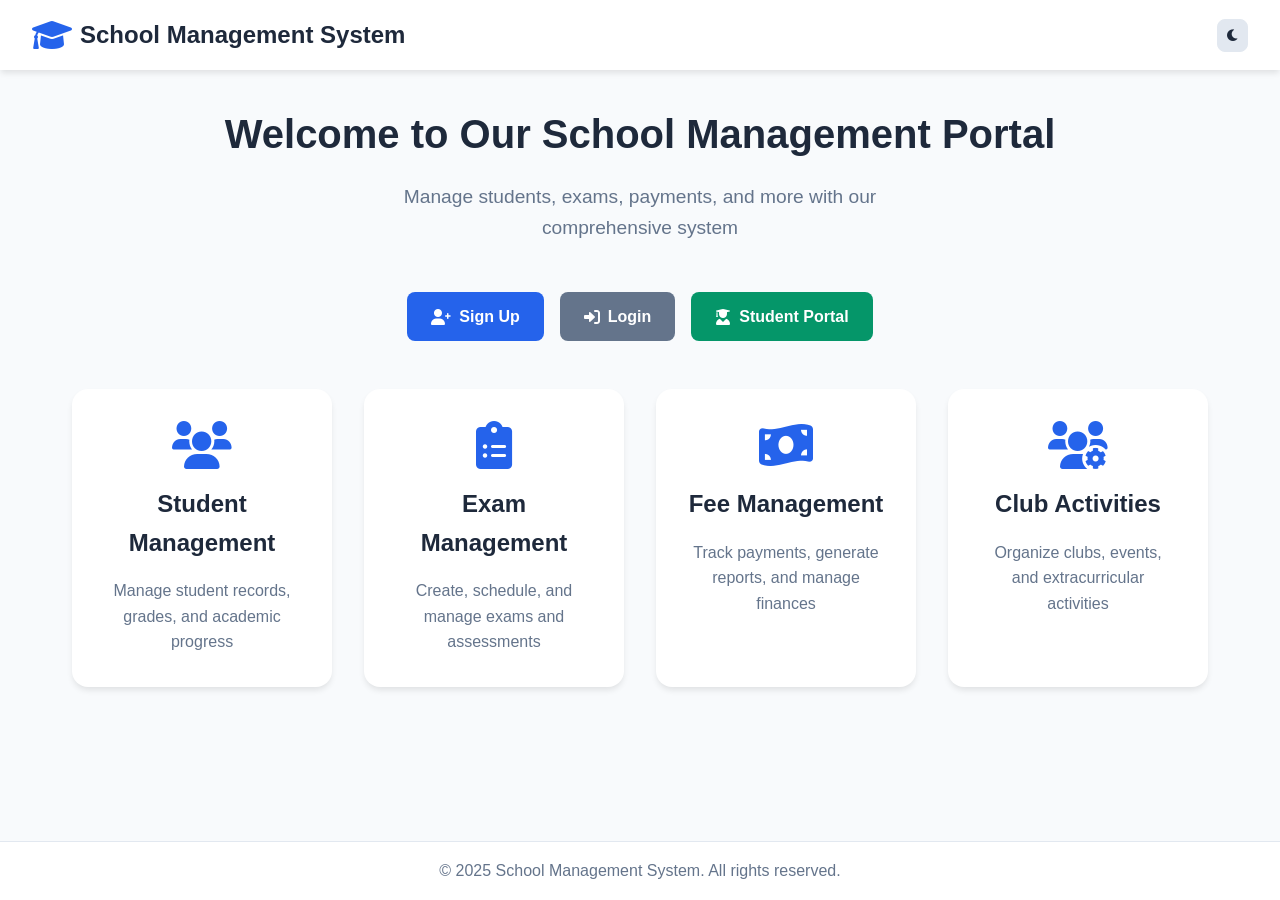
==== index.html @ 95b279b4 "Add files via upload" ====
<!DOCTYPE html>
<html lang="en">
<head>
    <meta charset="UTF-8">
    <meta name="viewport" content="width=device-width, initial-scale=1.0">
    <title>School Management System</title>
    <link rel="stylesheet" href="styles.css">
    <link href="https://cdnjs.cloudflare.com/ajax/libs/font-awesome/6.0.0/css/all.min.css" rel="stylesheet">
</head>
<body>
    <div class="container">
        <header class="header">
            <div class="logo">
                <i class="fas fa-graduation-cap"></i>
                <h1>School Management System</h1>
            </div>
            <div class="theme-toggle">
                <button id="themeToggle" class="theme-btn">
                    <i class="fas fa-moon"></i>
                </button>
            </div>
        </header>

        <main class="main-content">
            <div class="hero-section">
                <h2>Welcome to Our School Management Portal</h2>
                <p>Manage students, exams, payments, and more with our comprehensive system</p>
            </div>

            <div class="auth-buttons">
                <a href="signup.html" class="btn btn-primary">
                    <i class="fas fa-user-plus"></i>
                    Sign Up
                </a>
                <a href="login.html" class="btn btn-secondary">
                    <i class="fas fa-sign-in-alt"></i>
                    Login
                </a>
                <a href="student-login.html" class="btn btn-accent">
                    <i class="fas fa-user-graduate"></i>
                    Student Portal
                </a>
            </div>

            <div class="features-grid">
                <div class="feature-card">
                    <i class="fas fa-users"></i>
                    <h3>Student Management</h3>
                    <p>Manage student records, grades, and academic progress</p>
                </div>
                <div class="feature-card">
                    <i class="fas fa-clipboard-list"></i>
                    <h3>Exam Management</h3>
                    <p>Create, schedule, and manage exams and assessments</p>
                </div>
                <div class="feature-card">
                    <i class="fas fa-money-bill-wave"></i>
                    <h3>Fee Management</h3>
                    <p>Track payments, generate reports, and manage finances</p>
                </div>
                <div class="feature-card">
                    <i class="fas fa-users-cog"></i>
                    <h3>Club Activities</h3>
                    <p>Organize clubs, events, and extracurricular activities</p>
                </div>
            </div>
        </main>

        <footer class="footer">
            <p>&copy; 2025 School Management System. All rights reserved.</p>
        </footer>
    </div>

    <script src="script.js"></script>
</body>
</html>
---- styles.css ----
/* CSS Variables for Theme Management */
:root {
  --primary-color: #2563eb;
  --secondary-color: #64748b;
  --accent-color: #059669;
  --success-color: #10b981;
  --warning-color: #f59e0b;
  --error-color: #ef4444;

  /* Light Theme */
  --bg-primary: #ffffff;
  --bg-secondary: #f8fafc;
  --bg-tertiary: #e2e8f0;
  --text-primary: #1e293b;
  --text-secondary: #64748b;
  --text-muted: #94a3b8;
  --border-color: #e2e8f0;
  --shadow: 0 4px 6px -1px rgba(0, 0, 0, 0.1);
  --shadow-lg: 0 10px 15px -3px rgba(0, 0, 0, 0.1);
}

[data-theme="dark"] {
  --bg-primary: #0f172a;
  --bg-secondary: #1e293b;
  --bg-tertiary: #334155;
  --text-primary: #f1f5f9;
  --text-secondary: #cbd5e1;
  --text-muted: #94a3b8;
  --border-color: #334155;
  --shadow: 0 4px 6px -1px rgba(0, 0, 0, 0.3);
  --shadow-lg: 0 10px 15px -3px rgba(0, 0, 0, 0.3);
}

/* Reset and Base Styles */
* {
  margin: 0;
  padding: 0;
  box-sizing: border-box;
}

body {
  font-family: "Segoe UI", Tahoma, Geneva, Verdana, sans-serif;
  background-color: var(--bg-secondary);
  color: var(--text-primary);
  line-height: 1.6;
  transition: all 0.3s ease;
}

.container {
  min-height: 100vh;
  display: flex;
  flex-direction: column;
}

/* Header Styles */
.header {
  background-color: var(--bg-primary);
  padding: 1rem 2rem;
  box-shadow: var(--shadow);
  display: flex;
  justify-content: space-between;
  align-items: center;
  position: sticky;
  top: 0;
  z-index: 100;
}

.logo {
  display: flex;
  align-items: center;
  gap: 0.5rem;
}

.logo i {
  font-size: 2rem;
  color: var(--primary-color);
}

.logo h1 {
  font-size: 1.5rem;
  font-weight: 700;
  color: var(--text-primary);
}

.theme-toggle .theme-btn {
  background: var(--bg-tertiary);
  border: 1px solid var(--border-color);
  color: var(--text-primary);
  padding: 0.5rem;
  border-radius: 0.5rem;
  cursor: pointer;
  transition: all 0.3s ease;
}

.theme-btn:hover {
  background: var(--primary-color);
  color: white;
}

/* Main Content */
.main-content {
  flex: 1;
  padding: 2rem;
  max-width: 1200px;
  margin: 0 auto;
  width: 100%;
}

.hero-section {
  text-align: center;
  margin-bottom: 3rem;
}

.hero-section h2 {
  font-size: 2.5rem;
  font-weight: 700;
  color: var(--text-primary);
  margin-bottom: 1rem;
}

.hero-section p {
  font-size: 1.2rem;
  color: var(--text-secondary);
  max-width: 600px;
  margin: 0 auto;
}

/* Button Styles */
.btn {
  display: inline-flex;
  align-items: center;
  gap: 0.5rem;
  padding: 0.75rem 1.5rem;
  border: none;
  border-radius: 0.5rem;
  font-size: 1rem;
  font-weight: 600;
  text-decoration: none;
  cursor: pointer;
  transition: all 0.3s ease;
  text-align: center;
}

.btn-primary {
  background-color: var(--primary-color);
  color: white;
}

.btn-primary:hover {
  background-color: #1d4ed8;
  transform: translateY(-2px);
}

.btn-secondary {
  background-color: var(--secondary-color);
  color: white;
}

.btn-secondary:hover {
  background-color: #475569;
  transform: translateY(-2px);
}

.btn-accent {
  background-color: var(--accent-color);
  color: white;
}

.btn-accent:hover {
  background-color: #047857;
  transform: translateY(-2px);
}

.btn-full {
  width: 100%;
  justify-content: center;
}

/* Auth Buttons */
.auth-buttons {
  display: flex;
  justify-content: center;
  gap: 1rem;
  margin-bottom: 3rem;
  flex-wrap: wrap;
}

/* Features Grid */
.features-grid {
  display: grid;
  grid-template-columns: repeat(auto-fit, minmax(250px, 1fr));
  gap: 2rem;
  margin-bottom: 3rem;
}

.feature-card {
  background: var(--bg-primary);
  padding: 2rem;
  border-radius: 1rem;
  box-shadow: var(--shadow);
  text-align: center;
  transition: all 0.3s ease;
}

.feature-card:hover {
  transform: translateY(-5px);
  box-shadow: var(--shadow-lg);
}

.feature-card i {
  font-size: 3rem;
  color: var(--primary-color);
  margin-bottom: 1rem;
}

.feature-card h3 {
  font-size: 1.5rem;
  font-weight: 600;
  color: var(--text-primary);
  margin-bottom: 1rem;
}

.feature-card p {
  color: var(--text-secondary);
}

/* Auth Container */
.auth-container {
  display: flex;
  justify-content: center;
  align-items: center;
  min-height: calc(100vh - 200px);
  padding: 2rem;
}

.auth-card {
  background: var(--bg-primary);
  padding: 2rem;
  border-radius: 1rem;
  box-shadow: var(--shadow-lg);
  width: 100%;
  max-width: 400px;
}

.auth-card h2 {
  text-align: center;
  margin-bottom: 2rem;
  color: var(--text-primary);
  display: flex;
  align-items: center;
  justify-content: center;
  gap: 0.5rem;
}

/* Form Styles */
.auth-form {
  display: flex;
  flex-direction: column;
  gap: 1.5rem;
}

.form-group {
  display: flex;
  flex-direction: column;
  gap: 0.5rem;
}

.form-group label {
  font-weight: 600;
  color: var(--text-primary);
}

.form-group input,
.form-group select {
  padding: 0.75rem;
  border: 1px solid var(--border-color);
  border-radius: 0.5rem;
  font-size: 1rem;
  background: var(--bg-secondary);
  color: var(--text-primary);
  transition: all 0.3s ease;
}

.form-group input:focus,
.form-group select:focus {
  outline: none;
  border-color: var(--primary-color);
  box-shadow: 0 0 0 3px rgba(37, 99, 235, 0.1);
}

.password-input {
  position: relative;
}

.password-toggle {
  position: absolute;
  right: 0.75rem;
  top: 50%;
  transform: translateY(-50%);
  background: none;
  border: none;
  color: var(--text-secondary);
  cursor: pointer;
  padding: 0.25rem;
}

.password-toggle:hover {
  color: var(--primary-color);
}

/* Form help text styling */
.form-help {
  font-size: 0.75rem;
  color: var(--text-muted);
  margin-top: 0.25rem;
  font-style: italic;
}

/* Reset code input styling */
input[name="resetCode"] {
  text-align: center;
  font-size: 1.5rem;
  font-weight: 600;
  letter-spacing: 0.5rem;
  font-family: monospace;
}

/* Auth Links */
.auth-links {
  text-align: center;
  margin-top: 1.5rem;
}

.auth-links p {
  margin: 0.5rem 0;
  color: var(--text-secondary);
}

.auth-links a {
  color: var(--primary-color);
  text-decoration: none;
  font-weight: 600;
}

.auth-links a:hover {
  text-decoration: underline;
}

/* Student portal specific styling */
.auth-card h2 i.fa-user-graduate {
  color: var(--accent-color);
}

/* Footer */
.footer {
  background: var(--bg-primary);
  padding: 1rem 2rem;
  text-align: center;
  color: var(--text-secondary);
  border-top: 1px solid var(--border-color);
}

/* Dashboard Styles */
.dashboard-container {
  padding: 2rem;
  max-width: 1400px;
  margin: 0 auto;
}

.dashboard-header {
  display: flex;
  justify-content: space-between;
  align-items: center;
  margin-bottom: 2rem;
  flex-wrap: wrap;
  gap: 1rem;
}

.dashboard-title {
  font-size: 2rem;
  font-weight: 700;
  color: var(--text-primary);
}

.user-info {
  display: flex;
  align-items: center;
  gap: 1rem;
}

.user-avatar {
  width: 40px;
  height: 40px;
  border-radius: 50%;
  background: var(--primary-color);
  display: flex;
  align-items: center;
  justify-content: center;
  color: white;
  font-weight: 600;
}

.logout-btn {
  background: var(--error-color);
  color: white;
  border: none;
  padding: 0.5rem 1rem;
  border-radius: 0.5rem;
  cursor: pointer;
  transition: all 0.3s ease;
}

.logout-btn:hover {
  background: #dc2626;
}

/* Grade Cards */
.grade-grid {
  display: grid;
  grid-template-columns: repeat(auto-fit, minmax(300px, 1fr));
  gap: 2rem;
  margin-bottom: 3rem;
}

.grade-card {
  background: var(--bg-primary);
  padding: 2rem;
  border-radius: 1rem;
  box-shadow: var(--shadow);
  text-align: center;
  cursor: pointer;
  transition: all 0.3s ease;
  text-decoration: none;
  color: inherit;
}

.grade-card:hover {
  transform: translateY(-5px);
  box-shadow: var(--shadow-lg);
}

.grade-card h3 {
  font-size: 2rem;
  font-weight: 700;
  color: var(--primary-color);
  margin-bottom: 1rem;
}

.grade-card p {
  color: var(--text-secondary);
  font-size: 1.1rem;
}

/* Table Styles */
.table-container {
  background: var(--bg-primary);
  border-radius: 1rem;
  box-shadow: var(--shadow);
  overflow: hidden;
  margin-bottom: 2rem;
}

.table-header {
  padding: 1.5rem;
  border-bottom: 1px solid var(--border-color);
  display: flex;
  justify-content: space-between;
  align-items: center;
  flex-wrap: wrap;
  gap: 1rem;
}

.table-title {
  font-size: 1.5rem;
  font-weight: 600;
  color: var(--text-primary);
}

.table-actions {
  display: flex;
  gap: 0.5rem;
  flex-wrap: wrap;
}

.data-table {
  width: 100%;
  border-collapse: collapse;
}

.data-table th,
.data-table td {
  padding: 1rem;
  text-align: left;
  border-bottom: 1px solid var(--border-color);
}

.data-table th {
  background: var(--bg-secondary);
  font-weight: 600;
  color: var(--text-primary);
}

.data-table td {
  color: var(--text-secondary);
}

.data-table tr:hover {
  background: var(--bg-secondary);
}

/* Action Buttons */
.action-btn {
  padding: 0.25rem 0.5rem;
  border: none;
  border-radius: 0.25rem;
  font-size: 0.875rem;
  cursor: pointer;
  transition: all 0.3s ease;
  margin: 0 0.125rem;
}

.btn-edit {
  background: var(--warning-color);
  color: white;
}

.btn-delete {
  background: var(--error-color);
  color: white;
}

.btn-view {
  background: var(--primary-color);
  color: white;
}

/* Modal Styles */
.modal {
  display: none;
  position: fixed;
  top: 0;
  left: 0;
  width: 100%;
  height: 100%;
  background: rgba(0, 0, 0, 0.5);
  z-index: 1000;
  align-items: center;
  justify-content: center;
}

.modal.active {
  display: flex;
}

.modal-content {
  background: var(--bg-primary);
  padding: 2rem;
  border-radius: 1rem;
  box-shadow: var(--shadow-lg);
  width: 90%;
  max-width: 500px;
  max-height: 90vh;
  overflow-y: auto;
}

.modal-header {
  display: flex;
  justify-content: space-between;
  align-items: center;
  margin-bottom: 1.5rem;
}

.modal-title {
  font-size: 1.5rem;
  font-weight: 600;
  color: var(--text-primary);
}

.modal-close {
  background: none;
  border: none;
  font-size: 1.5rem;
  color: var(--text-secondary);
  cursor: pointer;
  padding: 0.25rem;
}

.modal-close:hover {
  color: var(--error-color);
}

/* Alert Styles */
.alert {
  padding: 1rem;
  border-radius: 0.5rem;
  margin-bottom: 1rem;
  display: flex;
  align-items: center;
  gap: 0.5rem;
}

.alert-success {
  background: rgba(16, 185, 129, 0.1);
  color: var(--success-color);
  border: 1px solid rgba(16, 185, 129, 0.2);
}

.alert-error {
  background: rgba(239, 68, 68, 0.1);
  color: var(--error-color);
  border: 1px solid rgba(239, 68, 68, 0.2);
}

.alert-warning {
  background: rgba(245, 158, 11, 0.1);
  color: var(--warning-color);
  border: 1px solid rgba(245, 158, 11, 0.2);
}

/* Loading Spinner */
.loading {
  display: inline-block;
  width: 20px;
  height: 20px;
  border: 3px solid rgba(255, 255, 255, 0.3);
  border-radius: 50%;
  border-top-color: #fff;
  animation: spin 1s ease-in-out infinite;
}

@keyframes spin {
  to {
    transform: rotate(360deg);
  }
}

/* Dashboard specific styles */
.header-actions {
  display: flex;
  align-items: center;
  gap: 1rem;
}

.dashboard-stats {
  display: flex;
  gap: 1rem;
  flex-wrap: wrap;
}

.stat-card {
  background: var(--bg-primary);
  padding: 1.5rem;
  border-radius: 0.75rem;
  box-shadow: var(--shadow);
  display: flex;
  align-items: center;
  gap: 1rem;
  min-width: 150px;
}

.stat-card i {
  font-size: 2rem;
  color: var(--primary-color);
}

.stat-info {
  display: flex;
  flex-direction: column;
}

.stat-number {
  font-size: 1.5rem;
  font-weight: 700;
  color: var(--text-primary);
}

.stat-label {
  font-size: 0.875rem;
  color: var(--text-secondary);
}

.grade-stats {
  margin-top: 1rem;
  font-size: 0.875rem;
  color: var(--text-muted);
}

.quick-actions {
  margin-top: 3rem;
}

.quick-actions h2 {
  margin-bottom: 1.5rem;
  color: var(--text-primary);
}

.action-grid {
  display: grid;
  grid-template-columns: repeat(auto-fit, minmax(150px, 1fr));
  gap: 1rem;
}

.action-card {
  background: var(--bg-primary);
  border: 1px solid var(--border-color);
  padding: 1.5rem;
  border-radius: 0.75rem;
  cursor: pointer;
  transition: all 0.3s ease;
  display: flex;
  flex-direction: column;
  align-items: center;
  gap: 0.5rem;
  text-decoration: none;
  color: var(--text-primary);
}

.action-card:hover {
  transform: translateY(-2px);
  box-shadow: var(--shadow-lg);
  border-color: var(--primary-color);
}

.action-card i {
  font-size: 2rem;
  color: var(--primary-color);
}

.action-card span {
  font-weight: 600;
  text-align: center;
}

/* Breadcrumb */
.breadcrumb {
  display: flex;
  align-items: center;
  gap: 0.5rem;
  margin-bottom: 1rem;
  font-size: 0.875rem;
}

.breadcrumb a {
  color: var(--primary-color);
  text-decoration: none;
}

.breadcrumb a:hover {
  text-decoration: underline;
}

.breadcrumb i {
  color: var(--text-muted);
  font-size: 0.75rem;
}

/* Table wrapper for horizontal scroll */
.table-wrapper {
  overflow-x: auto;
}

/* Student links */
.student-link {
  color: var(--primary-color);
  text-decoration: none;
  font-weight: 600;
}

.student-link:hover {
  text-decoration: underline;
}

/* Dropdown styles */
.dropdown {
  position: relative;
  display: inline-block;
}

.dropdown-toggle {
  background: var(--primary-color);
  color: white;
  border: none;
  padding: 0.5rem 1rem;
  border-radius: 0.25rem;
  cursor: pointer;
  display: flex;
  align-items: center;
  gap: 0.5rem;
}

.dropdown-toggle:after {
  content: "\f107";
  font-family: "Font Awesome 6 Free";
  font-weight: 900;
  margin-left: 0.5rem;
}

.dropdown-menu {
  display: none;
  position: absolute;
  top: 100%;
  left: 0;
  background: var(--bg-primary);
  border: 1px solid var(--border-color);
  border-radius: 0.5rem;
  box-shadow: var(--shadow-lg);
  z-index: 1000;
  min-width: 150px;
}

.dropdown:hover .dropdown-menu {
  display: block;
}

.dropdown-item {
  display: flex;
  align-items: center;
  gap: 0.5rem;
  padding: 0.75rem 1rem;
  color: var(--text-primary);
  text-decoration: none;
  border-bottom: 1px solid var(--border-color);
}

.dropdown-item:last-child {
  border-bottom: none;
}

.dropdown-item:hover {
  background: var(--bg-secondary);
}

/* Action buttons group */
.action-buttons {
  display: flex;
  gap: 0.25rem;
}

/* Form actions */
.form-actions {
  display: flex;
  gap: 1rem;
  justify-content: flex-end;
  margin-top: 1rem;
}

/* Text center utility */
.text-center {
  text-align: center;
}

/* Exam Management Styles */
.exam-container {
  max-width: 1200px;
  margin: 0 auto;
}

.exam-step {
  background: var(--bg-primary);
  border-radius: 1rem;
  box-shadow: var(--shadow);
  overflow: hidden;
  margin-bottom: 2rem;
}

.step-header {
  background: var(--bg-secondary);
  padding: 1.5rem;
  border-bottom: 1px solid var(--border-color);
  display: flex;
  justify-content: space-between;
  align-items: center;
  flex-wrap: wrap;
  gap: 1rem;
}

.step-header h2 {
  color: var(--text-primary);
  display: flex;
  align-items: center;
  gap: 0.5rem;
  margin: 0;
}

.exam-info {
  background: var(--primary-color);
  color: white;
  padding: 0.5rem 1rem;
  border-radius: 0.5rem;
  font-weight: 600;
}

.exam-form {
  padding: 2rem;
}

.form-row {
  display: grid;
  grid-template-columns: 1fr 1fr;
  gap: 1.5rem;
  margin-bottom: 1.5rem;
}

/* Marks Table Styles */
.marks-container {
  padding: 1.5rem;
}

.marks-table-container {
  overflow-x: auto;
  margin-bottom: 2rem;
  border: 1px solid var(--border-color);
  border-radius: 0.5rem;
}

.marks-table {
  width: 100%;
  border-collapse: collapse;
  min-width: 1200px;
}

.marks-table th,
.marks-table td {
  padding: 0.75rem;
  text-align: center;
  border-bottom: 1px solid var(--border-color);
  border-right: 1px solid var(--border-color);
}

.marks-table th {
  background: var(--bg-secondary);
  font-weight: 600;
  color: var(--text-primary);
  position: sticky;
  top: 0;
  z-index: 10;
}

.marks-table th:first-child,
.marks-table td:first-child {
  text-align: left;
  position: sticky;
  left: 0;
  background: var(--bg-primary);
  z-index: 5;
}

.marks-table th:first-child {
  z-index: 15;
}

.student-info {
  min-width: 200px;
}

.student-name {
  font-weight: 600;
  color: var(--text-primary);
}

.student-adm {
  font-size: 0.875rem;
  color: var(--text-secondary);
}

.marks-input {
  width: 80px;
  padding: 0.5rem;
  border: 1px solid var(--border-color);
  border-radius: 0.25rem;
  text-align: center;
  background: var(--bg-secondary);
  color: var(--text-primary);
}

.marks-input:focus {
  outline: none;
  border-color: var(--primary-color);
  box-shadow: 0 0 0 2px rgba(37, 99, 235, 0.1);
}

.total-marks,
.average-marks {
  font-weight: 600;
  color: var(--primary-color);
}

.marks-actions {
  display: flex;
  gap: 1rem;
  justify-content: center;
  flex-wrap: wrap;
}

/* Exam Display Styles */
.exam-marks-container {
  margin-top: 3rem;
}

.marks-display-table {
  font-size: 0.875rem;
}

.marks-display-table th,
.marks-display-table td {
  padding: 0.5rem;
}

.grade-display {
  font-weight: 700;
  padding: 0.25rem 0.5rem;
  border-radius: 0.25rem;
  text-align: center;
}

.grade-display.a {
  background: rgba(16, 185, 129, 0.1);
  color: var(--success-color);
}

.grade-display.b {
  background: rgba(59, 130, 246, 0.1);
  color: var(--primary-color);
}

.grade-display.c {
  background: rgba(245, 158, 11, 0.1);
  color: var(--warning-color);
}

.grade-display.d {
  background: rgba(239, 68, 68, 0.1);
  color: var(--error-color);
}

.grade-display.e {
  background: rgba(107, 114, 128, 0.1);
  color: var(--text-secondary);
}

/* Sort Controls */
.sort-controls {
  display: flex;
  align-items: center;
  gap: 0.5rem;
}

.sort-select {
  padding: 0.5rem;
  border: 1px solid var(--border-color);
  border-radius: 0.25rem;
  background: var(--bg-secondary);
  color: var(--text-primary);
}

.exam-name {
  font-weight: 600;
  color: var(--text-primary);
}

/* Responsive Design for Exam Tables */
@media (max-width: 768px) {
  .form-row {
    grid-template-columns: 1fr;
  }

  .marks-table {
    font-size: 0.75rem;
  }

  .marks-table th,
  .marks-table td {
    padding: 0.5rem;
  }

  .marks-input {
    width: 60px;
    padding: 0.25rem;
  }

  .student-info {
    min-width: 150px;
  }

  .marks-actions {
    flex-direction: column;
  }

  .sort-controls {
    flex-direction: column;
    align-items: stretch;
  }
}

@media (max-width: 480px) {
  .step-header {
    flex-direction: column;
    align-items: flex-start;
  }

  .exam-form {
    padding: 1rem;
  }

  .marks-container {
    padding: 1rem;
  }
}

/* Responsive Design */
@media (max-width: 768px) {
  .header {
    padding: 1rem;
  }

  .logo h1 {
    font-size: 1.2rem;
  }

  .main-content {
    padding: 1rem;
  }

  .hero-section h2 {
    font-size: 2rem;
  }

  .auth-buttons {
    flex-direction: column;
    align-items: center;
  }

  .auth-buttons .btn {
    width: 100%;
    max-width: 300px;
  }

  .dashboard-header {
    flex-direction: column;
    align-items: flex-start;
  }

  .table-header {
    flex-direction: column;
    align-items: flex-start;
  }

  .table-actions {
    width: 100%;
    justify-content: flex-start;
  }

  .data-table {
    font-size: 0.875rem;
  }

  .data-table th,
  .data-table td {
    padding: 0.5rem;
  }
}

@media (max-width: 480px) {
  .auth-card {
    padding: 1.5rem;
    margin: 1rem;
  }

  .modal-content {
    padding: 1.5rem;
    margin: 1rem;
  }

  .features-grid {
    grid-template-columns: 1fr;
  }

  .grade-grid {
    grid-template-columns: 1fr;
  }
}

/* Print Styles */
@media print {
  .header,
  .footer,
  .theme-toggle,
  .auth-buttons,
  .table-actions,
  .action-btn {
    display: none !important;
  }

  body {
    background: white !important;\
    color: black
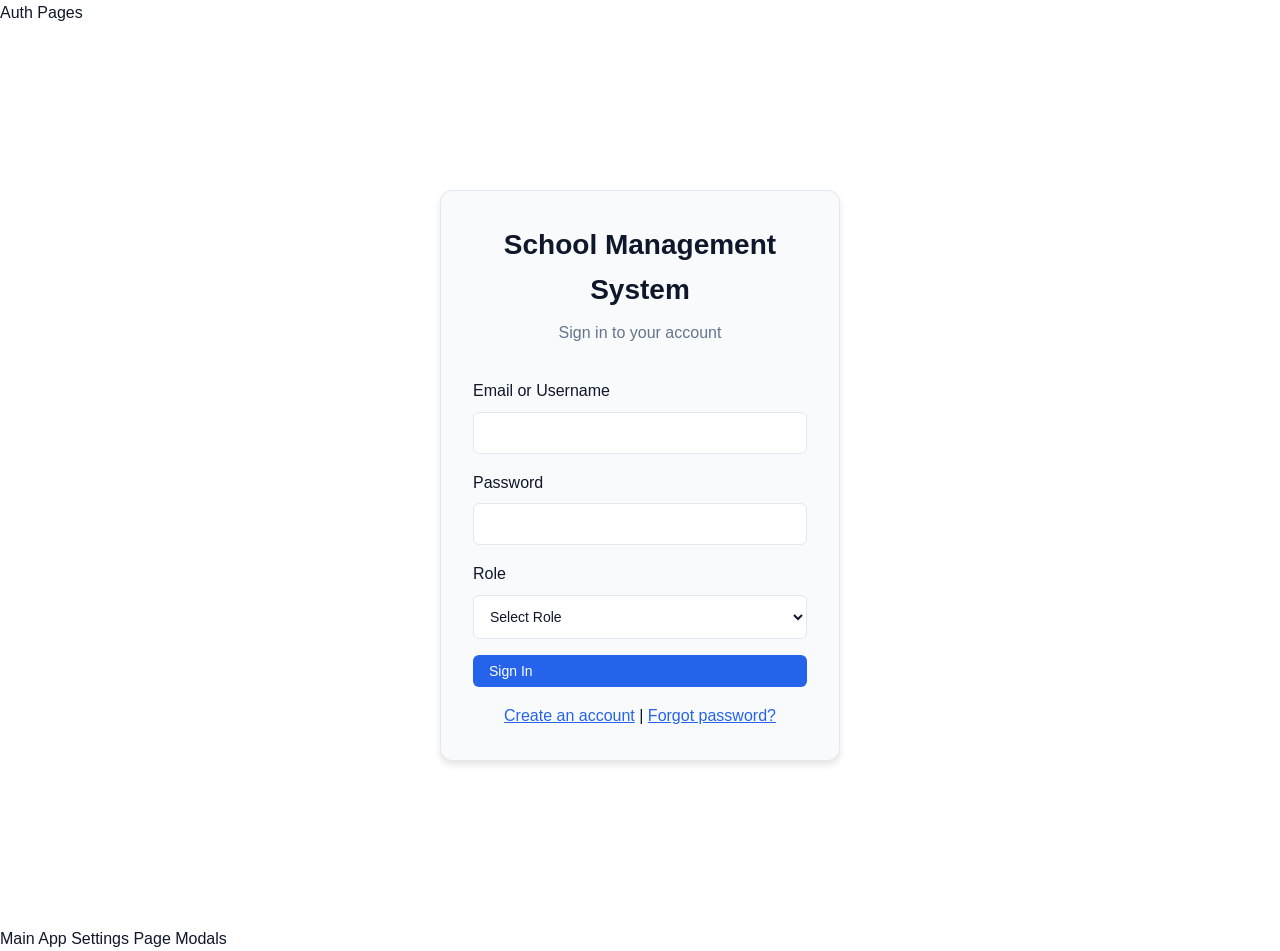
==== commit 2e4ced81: "Rename index (1).html to index.html" ====
--- a/index.html
+++ b/index.html
@@ -4,73 +4,1865 @@
     <meta charset="UTF-8">
     <meta name="viewport" content="width=device-width, initial-scale=1.0">
     <title>School Management System</title>
-    <link rel="stylesheet" href="styles.css">
-    <link href="https://cdnjs.cloudflare.com/ajax/libs/font-awesome/6.0.0/css/all.min.css" rel="stylesheet">
+    <style>
+        * {
+            margin: 0;
+            padding: 0;
+            box-sizing: border-box;
+        }
+
+        :root {
+            --primary: #2563eb;
+            --primary-dark: #1e40af;
+            --secondary: #64748b;
+            --success: #10b981;
+            --danger: #ef4444;
+            --warning: #f59e0b;
+            --background: #ffffff;
+            --surface: #f8fafc;
+            --text: #0f172a;
+            --text-secondary: #64748b;
+            --border: #e2e8f0;
+            --shadow: rgba(0, 0, 0, 0.1);
+        }
+
+        [data-theme="dark"] {
+            --primary: #3b82f6;
+            --primary-dark: #2563eb;
+            --background: #0f172a;
+            --surface: #1e293b;
+            --text: #f1f5f9;
+            --text-secondary: #94a3b8;
+            --border: #334155;
+            --shadow: rgba(0, 0, 0, 0.3);
+        }
+
+        body {
+            font-family: -apple-system, BlinkMacSystemFont, 'Segoe UI', Roboto, 'Helvetica Neue', Arial, sans-serif;
+            background: var(--background);
+            color: var(--text);
+            line-height: 1.6;
+            transition: background 0.3s, color 0.3s;
+        }
+
+        .container {
+            max-width: 1200px;
+            margin: 0 auto;
+            padding: 20px;
+        }
+
+        /* Header */
+        header {
+            background: var(--surface);
+            border-bottom: 1px solid var(--border);
+            padding: 1rem 0;
+            position: sticky;
+            top: 0;
+            z-index: 100;
+            box-shadow: 0 2px 4px var(--shadow);
+        }
+
+        .header-content {
+            max-width: 1200px;
+            margin: 0 auto;
+            padding: 0 20px;
+            display: flex;
+            justify-content: space-between;
+            align-items: center;
+        }
+
+        .logo {
+            font-size: 1.5rem;
+            font-weight: bold;
+            color: var(--primary);
+        }
+
+        .header-actions {
+            display: flex;
+            gap: 1rem;
+            align-items: center;
+        }
+
+        /* Navigation */
+        nav {
+            background: var(--surface);
+            border-bottom: 1px solid var(--border);
+            padding: 0.5rem 0;
+        }
+
+        .nav-content {
+            max-width: 1200px;
+            margin: 0 auto;
+            padding: 0 20px;
+            display: flex;
+            gap: 1rem;
+            overflow-x: auto;
+        }
+
+        .nav-link {
+            padding: 0.5rem 1rem;
+            background: none;
+            border: none;
+            color: var(--text-secondary);
+            cursor: pointer;
+            white-space: nowrap;
+            border-radius: 6px;
+            transition: all 0.2s;
+        }
+
+        .nav-link:hover {
+            background: var(--background);
+            color: var(--text);
+        }
+
+        .nav-link.active {
+            background: var(--primary);
+            color: white;
+        }
+
+        /* Buttons */
+        .btn {
+            padding: 0.5rem 1rem;
+            border: none;
+            border-radius: 6px;
+            cursor: pointer;
+            font-size: 0.875rem;
+            font-weight: 500;
+            transition: all 0.2s;
+            display: inline-flex;
+            align-items: center;
+            gap: 0.5rem;
+        }
+
+        .btn-primary {
+            background: var(--primary);
+            color: white;
+        }
+
+        .btn-primary:hover {
+            background: var(--primary-dark);
+        }
+
+        .btn-secondary {
+            background: var(--secondary);
+            color: white;
+        }
+
+        .btn-success {
+            background: var(--success);
+            color: white;
+        }
+
+        .btn-danger {
+            background: var(--danger);
+            color: white;
+        }
+
+        .btn-outline {
+            background: transparent;
+            border: 1px solid var(--border);
+            color: var(--text);
+        }
+
+        /* Forms */
+        .form-group {
+            margin-bottom: 1rem;
+        }
+
+        label {
+            display: block;
+            margin-bottom: 0.5rem;
+            font-weight: 500;
+            color: var(--text);
+        }
+
+        input, select, textarea {
+            width: 100%;
+            padding: 0.75rem;
+            border: 1px solid var(--border);
+            border-radius: 6px;
+            background: var(--background);
+            color: var(--text);
+            font-size: 0.875rem;
+        }
+
+        input:focus, select:focus, textarea:focus {
+            outline: none;
+            border-color: var(--primary);
+        }
+
+        /* Cards */
+        .card {
+            background: var(--surface);
+            border: 1px solid var(--border);
+            border-radius: 8px;
+            padding: 1.5rem;
+            margin-bottom: 1rem;
+            box-shadow: 0 1px 3px var(--shadow);
+        }
+
+        .card-header {
+            font-size: 1.25rem;
+            font-weight: 600;
+            margin-bottom: 1rem;
+            color: var(--text);
+        }
+
+        /* Table */
+        .table-container {
+            overflow-x: auto;
+        }
+
+        table {
+            width: 100%;
+            border-collapse: collapse;
+            background: var(--surface);
+            border-radius: 8px;
+            overflow: hidden;
+        }
+
+        th, td {
+            padding: 0.75rem;
+            text-align: left;
+            border-bottom: 1px solid var(--border);
+        }
+
+        th {
+            background: var(--background);
+            font-weight: 600;
+            color: var(--text);
+        }
+
+        tr:hover {
+            background: var(--background);
+        }
+
+        /* Grid */
+        .grid {
+            display: grid;
+            gap: 1rem;
+            grid-template-columns: repeat(auto-fill, minmax(250px, 1fr));
+        }
+
+        .grid-2 {
+            grid-template-columns: repeat(auto-fit, minmax(300px, 1fr));
+        }
+
+        /* Stats Cards */
+        .stat-card {
+            background: var(--surface);
+            border: 1px solid var(--border);
+            border-radius: 8px;
+            padding: 1.5rem;
+            text-align: center;
+        }
+
+        .stat-value {
+            font-size: 2rem;
+            font-weight: bold;
+            color: var(--primary);
+        }
+
+        .stat-label {
+            color: var(--text-secondary);
+            margin-top: 0.5rem;
+        }
+
+        /* Auth Pages */
+        .auth-container {
+            min-height: 100vh;
+            display: flex;
+            align-items: center;
+            justify-content: center;
+            padding: 20px;
+        }
+
+        .auth-card {
+            background: var(--surface);
+            border: 1px solid var(--border);
+            border-radius: 12px;
+            padding: 2rem;
+            width: 100%;
+            max-width: 400px;
+            box-shadow: 0 4px 6px var(--shadow);
+        }
+
+        .auth-header {
+            text-align: center;
+            margin-bottom: 2rem;
+        }
+
+        .auth-title {
+            font-size: 1.75rem;
+            font-weight: bold;
+            margin-bottom: 0.5rem;
+        }
+
+        /* Modal */
+        .modal {
+            display: none;
+            position: fixed;
+            top: 0;
+            left: 0;
+            width: 100%;
+            height: 100%;
+            background: rgba(0, 0, 0, 0.5);
+            z-index: 1000;
+            align-items: center;
+            justify-content: center;
+        }
+
+        .modal.active {
+            display: flex;
+        }
+
+        .modal-content {
+            background: var(--surface);
+            border-radius: 12px;
+            padding: 2rem;
+            max-width: 600px;
+            width: 90%;
+            max-height: 90vh;
+            overflow-y: auto;
+        }
+
+        .modal-header {
+            display: flex;
+            justify-content: space-between;
+            align-items: center;
+            margin-bottom: 1.5rem;
+        }
+
+        .modal-title {
+            font-size: 1.5rem;
+            font-weight: 600;
+        }
+
+        .close-modal {
+            background: none;
+            border: none;
+            font-size: 1.5rem;
+            cursor: pointer;
+            color: var(--text-secondary);
+        }
+
+        /* Utilities */
+        .hidden {
+            display: none !important;
+        }
+
+        .text-center {
+            text-align: center;
+        }
+
+        .mt-1 { margin-top: 0.5rem; }
+        .mt-2 { margin-top: 1rem; }
+        .mb-1 { margin-bottom: 0.5rem; }
+        .mb-2 { margin-bottom: 1rem; }
+
+        .flex {
+            display: flex;
+        }
+
+        .flex-between {
+            display: flex;
+            justify-content: space-between;
+            align-items: center;
+        }
+
+        .gap-1 {
+            gap: 0.5rem;
+        }
+
+        .gap-2 {
+            gap: 1rem;
+        }
+
+        /* Student Card */
+        .student-card {
+            background: var(--surface);
+            border: 1px solid var(--border);
+            border-radius: 8px;
+            padding: 1rem;
+            cursor: pointer;
+            transition: all 0.2s;
+        }
+
+        .student-card:hover {
+            box-shadow: 0 4px 6px var(--shadow);
+            transform: translateY(-2px);
+        }
+
+        .student-photo {
+            width: 80px;
+            height: 80px;
+            border-radius: 50%;
+            object-fit: cover;
+            margin: 0 auto 1rem;
+            display: block;
+            background: var(--border);
+        }
+
+        .student-name {
+            font-weight: 600;
+            text-align: center;
+            margin-bottom: 0.25rem;
+        }
+
+        .student-adm {
+            text-align: center;
+            color: var(--text-secondary);
+            font-size: 0.875rem;
+        }
+
+        /* Alert */
+        .alert {
+            padding: 1rem;
+            border-radius: 6px;
+            margin-bottom: 1rem;
+        }
+
+        .alert-success {
+            background: #d1fae5;
+            color: #065f46;
+            border: 1px solid #10b981;
+        }
+
+        .alert-error {
+            background: #fee2e2;
+            color: #991b1b;
+            border: 1px solid #ef4444;
+        }
+
+        .alert-info {
+            background: #dbeafe;
+            color: #1e40af;
+            border: 1px solid #3b82f6;
+        }
+
+        /* Responsive */
+        @media (max-width: 768px) {
+            .header-content {
+                flex-direction: column;
+                gap: 1rem;
+            }
+
+            .nav-content {
+                flex-wrap: wrap;
+            }
+
+            .grid {
+                grid-template-columns: 1fr;
+            }
+
+            table {
+                font-size: 0.875rem;
+            }
+
+            th, td {
+                padding: 0.5rem;
+            }
+        }
+
+        /* Loading Spinner */
+        .spinner {
+            border: 3px solid var(--border);
+            border-top: 3px solid var(--primary);
+            border-radius: 50%;
+            width: 40px;
+            height: 40px;
+            animation: spin 1s linear infinite;
+            margin: 2rem auto;
+        }
+
+        @keyframes spin {
+            0% { transform: rotate(0deg); }
+            100% { transform: rotate(360deg); }
+        }
+
+        /* Badge */
+        .badge {
+            display: inline-block;
+            padding: 0.25rem 0.75rem;
+            border-radius: 12px;
+            font-size: 0.75rem;
+            font-weight: 500;
+        }
+
+        .badge-primary {
+            background: var(--primary);
+            color: white;
+        }
+
+        .badge-success {
+            background: var(--success);
+            color: white;
+        }
+
+        .badge-warning {
+            background: var(--warning);
+            color: white;
+        }
+
+        .badge-danger {
+            background: var(--danger);
+            color: white;
+        }
+
+        /* Search Bar */
+        .search-bar {
+            position: relative;
+            margin-bottom: 1rem;
+        }
+
+        .search-input {
+            padding-left: 2.5rem;
+        }
+
+        .search-icon {
+            position: absolute;
+            left: 0.75rem;
+            top: 50%;
+            transform: translateY(-50%);
+            color: var(--text-secondary);
+        }
+
+        /* Action Buttons */
+        .action-buttons {
+            display: flex;
+            gap: 0.5rem;
+            flex-wrap: wrap;
+        }
+
+        .icon-btn {
+            padding: 0.5rem;
+            border: none;
+            background: var(--background);
+            border-radius: 6px;
+            cursor: pointer;
+            color: var(--text);
+            transition: all 0.2s;
+        }
+
+        .icon-btn:hover {
+            background: var(--border);
+        }
+    </style>
 </head>
 <body>
-    <div class="container">
-        <header class="header">
-            <div class="logo">
-                <i class="fas fa-graduation-cap"></i>
-                <h1>School Management System</h1>
-            </div>
-            <div class="theme-toggle">
-                <button id="themeToggle" class="theme-btn">
-                    <i class="fas fa-moon"></i>
-                </button>
+     Auth Pages 
+    <div id="loginPage" class="auth-container">
+        <div class="auth-card">
+            <div class="auth-header">
+                <h1 class="auth-title">School Management System</h1>
+                <p style="color: var(--text-secondary);">Sign in to your account</p>
+            </div>
+            <form id="loginForm">
+                <div class="form-group">
+                    <label>Email or Username</label>
+                    <input type="text" id="loginEmail" required>
+                </div>
+                <div class="form-group">
+                    <label>Password</label>
+                    <input type="password" id="loginPassword" required>
+                </div>
+                <div class="form-group">
+                    <label>Role</label>
+                    <select id="loginRole" required>
+                        <option value="">Select Role</option>
+                        <option value="admin">Admin</option>
+                        <option value="dos_social">DoS Social Affairs</option>
+                        <option value="finance">Finance</option>
+                        <option value="dos_exam">DoS Exam</option>
+                        <option value="teacher">Teacher</option>
+                        <option value="student">Student</option>
+                    </select>
+                </div>
+                <button type="submit" class="btn btn-primary" style="width: 100%;">Sign In</button>
+                <div class="text-center mt-2">
+                    <a href="#" onclick="showPage('signupPage')" style="color: var(--primary);">Create an account</a> |
+                    <a href="#" onclick="showPage('resetPasswordPage')" style="color: var(--primary);">Forgot password?</a>
+                </div>
+            </form>
+        </div>
+    </div>
+
+    <div id="signupPage" class="auth-container hidden">
+        <div class="auth-card">
+            <div class="auth-header">
+                <h1 class="auth-title">Create Account</h1>
+                <p style="color: var(--text-secondary);">Sign up for a new account</p>
+            </div>
+            <form id="signupForm">
+                <div class="form-group">
+                    <label>Full Name</label>
+                    <input type="text" id="signupName" required>
+                </div>
+                <div class="form-group">
+                    <label>Email</label>
+                    <input type="email" id="signupEmail" required>
+                </div>
+                <div class="form-group">
+                    <label>Username</label>
+                    <input type="text" id="signupUsername" required>
+                </div>
+                <div class="form-group">
+                    <label>Password</label>
+                    <input type="password" id="signupPassword" required>
+                </div>
+                <div class="form-group">
+                    <label>Confirm Password</label>
+                    <input type="password" id="signupConfirmPassword" required>
+                </div>
+                <div class="form-group">
+                    <label>Role</label>
+                    <select id="signupRole" required>
+                        <option value="">Select Role</option>
+                        <option value="admin">Admin</option>
+                        <option value="dos_social">DoS Social Affairs</option>
+                        <option value="finance">Finance</option>
+                        <option value="dos_exam">DoS Exam</option>
+                        <option value="teacher">Teacher</option>
+                        <option value="student">Student</option>
+                    </select>
+                </div>
+                <button type="submit" class="btn btn-primary" style="width: 100%;">Create Account</button>
+                <div class="text-center mt-2">
+                    <a href="#" onclick="showPage('loginPage')" style="color: var(--primary);">Already have an account? Sign in</a>
+                </div>
+            </form>
+        </div>
+    </div>
+
+    <div id="resetPasswordPage" class="auth-container hidden">
+        <div class="auth-card">
+            <div class="auth-header">
+                <h1 class="auth-title">Reset Password</h1>
+                <p style="color: var(--text-secondary);">Enter your email to reset password</p>
+            </div>
+            <form id="resetPasswordForm">
+                <div class="form-group">
+                    <label>Email</label>
+                    <input type="email" id="resetEmail" required>
+                </div>
+                <button type="submit" class="btn btn-primary" style="width: 100%;">Send Reset Link</button>
+                <div class="text-center mt-2">
+                    <a href="#" onclick="showPage('loginPage')" style="color: var(--primary);">Back to login</a>
+                </div>
+            </form>
+        </div>
+    </div>
+
+     Main App 
+    <div id="mainApp" class="hidden">
+        <header>
+            <div class="header-content">
+                <div class="logo">School Management System</div>
+                <div class="header-actions">
+                    <span id="userNameDisplay"></span>
+                    <button class="btn btn-outline" onclick="toggleTheme()">🌓 Theme</button>
+                    <button class="btn btn-outline" onclick="showPage('settingsPage')">⚙️ Settings</button>
+                    <button class="btn btn-danger" onclick="logout()">Logout</button>
+                </div>
             </div>
         </header>
 
-        <main class="main-content">
-            <div class="hero-section">
-                <h2>Welcome to Our School Management Portal</h2>
-                <p>Manage students, exams, payments, and more with our comprehensive system</p>
-            </div>
-
-            <div class="auth-buttons">
-                <a href="signup.html" class="btn btn-primary">
-                    <i class="fas fa-user-plus"></i>
-                    Sign Up
-                </a>
-                <a href="login.html" class="btn btn-secondary">
-                    <i class="fas fa-sign-in-alt"></i>
-                    Login
-                </a>
-                <a href="student-login.html" class="btn btn-accent">
-                    <i class="fas fa-user-graduate"></i>
-                    Student Portal
-                </a>
-            </div>
-
-            <div class="features-grid">
-                <div class="feature-card">
-                    <i class="fas fa-users"></i>
-                    <h3>Student Management</h3>
-                    <p>Manage student records, grades, and academic progress</p>
-                </div>
-                <div class="feature-card">
-                    <i class="fas fa-clipboard-list"></i>
-                    <h3>Exam Management</h3>
-                    <p>Create, schedule, and manage exams and assessments</p>
-                </div>
-                <div class="feature-card">
-                    <i class="fas fa-money-bill-wave"></i>
-                    <h3>Fee Management</h3>
-                    <p>Track payments, generate reports, and manage finances</p>
-                </div>
-                <div class="feature-card">
-                    <i class="fas fa-users-cog"></i>
-                    <h3>Club Activities</h3>
-                    <p>Organize clubs, events, and extracurricular activities</p>
-                </div>
-            </div>
-        </main>
-
-        <footer class="footer">
-            <p>&copy; 2025 School Management System. All rights reserved.</p>
-        </footer>
+        <nav id="mainNav">
+            <div class="nav-content">
+                <button class="nav-link active" onclick="showView('dashboard')">Dashboard</button>
+                <button class="nav-link" onclick="showView('grade7')">Grade 7</button>
+                <button class="nav-link" onclick="showView('grade8')">Grade 8</button>
+                <button class="nav-link" onclick="showView('grade9')">Grade 9</button>
+                <button class="nav-link" onclick="showView('addStudent')">Add Student</button>
+                <button class="nav-link" onclick="showView('exams')">Exams</button>
+                <button class="nav-link" onclick="showView('payments')">Payments</button>
+                <button class="nav-link" onclick="showView('promotion')">Promotion</button>
+                <button class="nav-link" onclick="showView('clubs')">Clubs</button>
+                <button class="nav-link" onclick="showView('notes')">Notes</button>
+                <button class="nav-link" onclick="showView('reportCards')">Report Cards</button>
+            </div>
+        </nav>
+
+        <div class="container">
+             Dashboard View 
+            <div id="dashboardView" class="view">
+                <h2 class="mb-2">Dashboard</h2>
+                <div class="grid">
+                    <div class="stat-card">
+                        <div class="stat-value" id="totalStudents">0</div>
+                        <div class="stat-label">Total Students</div>
+                    </div>
+                    <div class="stat-card">
+                        <div class="stat-value" id="grade7Count">0</div>
+                        <div class="stat-label">Grade 7 Students</div>
+                    </div>
+                    <div class="stat-card">
+                        <div class="stat-value" id="grade8Count">0</div>
+                        <div class="stat-label">Grade 8 Students</div>
+                    </div>
+                    <div class="stat-card">
+                        <div class="stat-value" id="grade9Count">0</div>
+                        <div class="stat-label">Grade 9 Students</div>
+                    </div>
+                </div>
+
+                <div class="card mt-2">
+                    <div class="card-header">Recent Activities</div>
+                    <div id="recentActivities">
+                        <p style="color: var(--text-secondary);">No recent activities</p>
+                    </div>
+                </div>
+            </div>
+
+             Grade 7 View 
+            <div id="grade7View" class="view hidden">
+                <div class="flex-between mb-2">
+                    <h2>Grade 7 Students</h2>
+                    <button class="btn btn-primary" onclick="showView('addStudent')">+ Add Student</button>
+                </div>
+                <div class="search-bar">
+                    <span class="search-icon">🔍</span>
+                    <input type="text" class="search-input" placeholder="Search students..." onkeyup="filterStudents(7, this.value)">
+                </div>
+                <div id="grade7Students" class="grid"></div>
+            </div>
+
+             Grade 8 View 
+            <div id="grade8View" class="view hidden">
+                <div class="flex-between mb-2">
+                    <h2>Grade 8 Students</h2>
+                    <button class="btn btn-primary" onclick="showView('addStudent')">+ Add Student</button>
+                </div>
+                <div class="search-bar">
+                    <span class="search-icon">🔍</span>
+                    <input type="text" class="search-input" placeholder="Search students..." onkeyup="filterStudents(8, this.value)">
+                </div>
+                <div id="grade8Students" class="grid"></div>
+            </div>
+
+             Grade 9 View 
+            <div id="grade9View" class="view hidden">
+                <div class="flex-between mb-2">
+                    <h2>Grade 9 Students</h2>
+                    <button class="btn btn-primary" onclick="showView('addStudent')">+ Add Student</button>
+                </div>
+                <div class="search-bar">
+                    <span class="search-icon">🔍</span>
+                    <input type="text" class="search-input" placeholder="Search students..." onkeyup="filterStudents(9, this.value)">
+                </div>
+                <div id="grade9Students" class="grid"></div>
+            </div>
+
+             Add Student View 
+            <div id="addStudentView" class="view hidden">
+                <h2 class="mb-2">Add New Student</h2>
+                <div class="card">
+                    <form id="addStudentForm">
+                        <div class="grid-2">
+                            <div class="form-group">
+                                <label>First Name *</label>
+                                <input type="text" id="studentFirstName" required>
+                            </div>
+                            <div class="form-group">
+                                <label>Last Name *</label>
+                                <input type="text" id="studentLastName" required>
+                            </div>
+                            <div class="form-group">
+                                <label>Date of Birth *</label>
+                                <input type="date" id="studentDOB" required>
+                            </div>
+                            <div class="form-group">
+                                <label>Gender *</label>
+                                <select id="studentGender" required>
+                                    <option value="">Select Gender</option>
+                                    <option value="Male">Male</option>
+                                    <option value="Female">Female</option>
+                                </select>
+                            </div>
+                            <div class="form-group">
+                                <label>Grade *</label>
+                                <select id="studentGrade" required>
+                                    <option value="">Select Grade</option>
+                                    <option value="7">Grade 7</option>
+                                    <option value="8">Grade 8</option>
+                                    <option value="9">Grade 9</option>
+                                </select>
+                            </div>
+                            <div class="form-group">
+                                <label>Photo URL</label>
+                                <input type="url" id="studentPhoto" placeholder="https://example.com/photo.jpg">
+                            </div>
+                            <div class="form-group">
+                                <label>Parent/Guardian Name</label>
+                                <input type="text" id="studentParent">
+                            </div>
+                            <div class="form-group">
+                                <label>Parent Contact</label>
+                                <input type="tel" id="studentParentContact">
+                            </div>
+                            <div class="form-group">
+                                <label>Address</label>
+                                <input type="text" id="studentAddress">
+                            </div>
+                            <div class="form-group">
+                                <label>Email</label>
+                                <input type="email" id="studentEmail">
+                            </div>
+                        </div>
+                        <div class="flex gap-1 mt-2">
+                            <button type="submit" class="btn btn-primary">Add Student</button>
+                            <button type="button" class="btn btn-outline" onclick="document.getElementById('addStudentForm').reset()">Clear</button>
+                        </div>
+                    </form>
+                </div>
+            </div>
+
+             Exams View 
+            <div id="examsView" class="view hidden">
+                <div class="flex-between mb-2">
+                    <h2>Exam Management</h2>
+                    <button class="btn btn-primary" onclick="openAddExamModal()">+ Add Exam</button>
+                </div>
+                <div class="card">
+                    <div class="form-group">
+                        <label>Select Grade</label>
+                        <select id="examGradeFilter" onchange="loadExams()">
+                            <option value="7">Grade 7</option>
+                            <option value="8">Grade 8</option>
+                            <option value="9">Grade 9</option>
+                        </select>
+                    </div>
+                </div>
+                <div id="examsList"></div>
+            </div>
+
+             Payments View 
+            <div id="paymentsView" class="view hidden">
+                <h2 class="mb-2">Payment Management</h2>
+                <div class="card">
+                    <div class="grid-2">
+                        <div class="form-group">
+                            <label>Select Grade</label>
+                            <select id="paymentGradeFilter" onchange="loadPayments()">
+                                <option value="7">Grade 7</option>
+                                <option value="8">Grade 8</option>
+                                <option value="9">Grade 9</option>
+                            </select>
+                        </div>
+                        <div class="form-group">
+                            <label>Fee Type</label>
+                            <select id="paymentFeeFilter" onchange="loadPayments()">
+                                <option value="all">All Fees</option>
+                                <option value="tuition">Tuition</option>
+                                <option value="lunch">Lunch</option>
+                                <option value="school_fees">School Fees</option>
+                                <option value="transport">Transport</option>
+                                <option value="uniform">Uniform</option>
+                            </select>
+                        </div>
+                    </div>
+                    <button class="btn btn-success" onclick="exportPayments()">📊 Export to Excel</button>
+                </div>
+                <div id="paymentsList" class="table-container"></div>
+            </div>
+
+             Promotion View 
+            <div id="promotionView" class="view hidden">
+                <h2 class="mb-2">Student Promotion</h2>
+                <div class="card">
+                    <div class="card-header">Promote Students</div>
+                    <div class="form-group">
+                        <label>From Grade</label>
+                        <select id="promoteFromGrade">
+                            <option value="7">Grade 7</option>
+                            <option value="8">Grade 8</option>
+                            <option value="9">Grade 9</option>
+                        </select>
+                    </div>
+                    <div class="form-group">
+                        <label>To Grade</label>
+                        <select id="promoteToGrade">
+                            <option value="8">Grade 8</option>
+                            <option value="9">Grade 9</option>
+                            <option value="graduated">Graduated</option>
+                        </select>
+                    </div>
+                    <button class="btn btn-primary" onclick="promoteStudents()">Promote All Students</button>
+                </div>
+
+                <div class="card mt-2">
+                    <div class="card-header">Graduated Students</div>
+                    <div class="form-group">
+                        <label>Select Year</label>
+                        <select id="graduatedYearFilter" onchange="loadGraduatedStudents()">
+                            <option value="2024">2024</option>
+                            <option value="2023">2023</option>
+                            <option value="2022">2022</option>
+                        </select>
+                    </div>
+                    <div id="graduatedStudentsList"></div>
+                </div>
+            </div>
+
+             Clubs View 
+            <div id="clubsView" class="view hidden">
+                <div class="flex-between mb-2">
+                    <h2>Clubs & Activities</h2>
+                    <button class="btn btn-primary" onclick="openAddClubModal()">+ Add Club</button>
+                </div>
+                <div id="clubsList" class="grid"></div>
+            </div>
+
+             Notes View 
+            <div id="notesView" class="view hidden">
+                <div class="flex-between mb-2">
+                    <h2>Study Notes</h2>
+                    <button class="btn btn-primary" onclick="openAddNoteModal()">+ Upload Note</button>
+                </div>
+                <div class="card">
+                    <div class="form-group">
+                        <label>Filter by Grade</label>
+                        <select id="notesGradeFilter" onchange="loadNotes()">
+                            <option value="all">All Grades</option>
+                            <option value="7">Grade 7</option>
+                            <option value="8">Grade 8</option>
+                            <option value="9">Grade 9</option>
+                        </select>
+                    </div>
+                </div>
+                <div id="notesList"></div>
+            </div>
+
+             Report Cards View 
+            <div id="reportCardsView" class="view hidden">
+                <h2 class="mb-2">Report Card Generator</h2>
+                <div class="card">
+                    <div class="card-header">Upload Excel File</div>
+                    <p style="color: var(--text-secondary); margin-bottom: 1rem;">Upload an Excel file with student marks to generate report cards</p>
+                    <div class="form-group">
+                        <label>Select Grade</label>
+                        <select id="reportCardGrade">
+                            <option value="7">Grade 7</option>
+                            <option value="8">Grade 8</option>
+                            <option value="9">Grade 9</option>
+                        </select>
+                    </div>
+                    <div class="form-group">
+                        <label>Excel File</label>
+                        <input type="file" id="reportCardFile" accept=".xlsx,.xls,.csv">
+                    </div>
+                    <button class="btn btn-primary" onclick="generateReportCards()">Generate Report Cards</button>
+                </div>
+                <div id="reportCardsList" class="mt-2"></div>
+            </div>
+        </div>
     </div>
 
-    <script src="script.js"></script>
+     Settings Page 
+    <div id="settingsPage" class="hidden">
+        <header>
+            <div class="header-content">
+                <div class="logo">Settings</div>
+                <button class="btn btn-outline" onclick="showMainApp()">← Back to Dashboard</button>
+            </div>
+        </header>
+        <div class="container">
+            <div class="card">
+                <div class="card-header">Account Settings</div>
+                <form id="updateProfileForm">
+                    <div class="form-group">
+                        <label>Full Name</label>
+                        <input type="text" id="settingsName">
+                    </div>
+                    <div class="form-group">
+                        <label>Email</label>
+                        <input type="email" id="settingsEmail">
+                    </div>
+                    <button type="submit" class="btn btn-primary">Update Profile</button>
+                </form>
+            </div>
+
+            <div class="card mt-2">
+                <div class="card-header">Change Password</div>
+                <form id="changePasswordForm">
+                    <div class="form-group">
+                        <label>Current Password</label>
+                        <input type="password" id="currentPassword" required>
+                    </div>
+                    <div class="form-group">
+                        <label>New Password</label>
+                        <input type="password" id="newPassword" required>
+                    </div>
+                    <div class="form-group">
+                        <label>Confirm New Password</label>
+                        <input type="password" id="confirmNewPassword" required>
+                    </div>
+                    <button type="submit" class="btn btn-primary">Change Password</button>
+                </form>
+            </div>
+
+            <div class="card mt-2">
+                <div class="card-header">Theme</div>
+                <button class="btn btn-outline" onclick="toggleTheme()">Toggle Dark/Light Mode</button>
+            </div>
+
+            <div class="card mt-2">
+                <div class="card-header">Danger Zone</div>
+                <button class="btn btn-danger" onclick="deleteAccount()">Delete Account</button>
+            </div>
+        </div>
+    </div>
+
+     Modals 
+    <div id="addExamModal" class="modal">
+        <div class="modal-content">
+            <div class="modal-header">
+                <h3 class="modal-title">Add New Exam</h3>
+                <button class="close-modal" onclick="closeModal('addExamModal')">×</button>
+            </div>
+            <form id="addExamForm">
+                <div class="form-group">
+                    <label>Exam Name *</label>
+                    <input type="text" id="examName" required>
+                </div>
+                <div class="form-group">
+                    <label>Grade *</label>
+                    <select id="examGrade" required>
+                        <option value="7">Grade 7</option>
+                        <option value="8">Grade 8</option>
+                        <option value="9">Grade 9</option>
+                    </select>
+                </div>
+                <div class="form-group">
+                    <label>Subject *</label>
+                    <input type="text" id="examSubject" required>
+                </div>
+                <div class="form-group">
+                    <label>Date *</label>
+                    <input type="date" id="examDate" required>
+                </div>
+                <div class="form-group">
+                    <label>Total Marks *</label>
+                    <input type="number" id="examTotalMarks" required>
+                </div>
+                <button type="submit" class="btn btn-primary">Add Exam</button>
+            </form>
+        </div>
+    </div>
+
+    <div id="addClubModal" class="modal">
+        <div class="modal-content">
+            <div class="modal-header">
+                <h3 class="modal-title">Add New Club</h3>
+                <button class="close-modal" onclick="closeModal('addClubModal')">×</button>
+            </div>
+            <form id="addClubForm">
+                <div class="form-group">
+                    <label>Club Name *</label>
+                    <input type="text" id="clubName" required>
+                </div>
+                <div class="form-group">
+                    <label>Description</label>
+                    <textarea id="clubDescription" rows="3"></textarea>
+                </div>
+                <div class="form-group">
+                    <label>Teacher In-Charge</label>
+                    <input type="text" id="clubTeacher">
+                </div>
+                <button type="submit" class="btn btn-primary">Add Club</button>
+            </form>
+        </div>
+    </div>
+
+    <div id="addNoteModal" class="modal">
+        <div class="modal-content">
+            <div class="modal-header">
+                <h3 class="modal-title">Upload Study Note</h3>
+                <button class="close-modal" onclick="closeModal('addNoteModal')">×</button>
+            </div>
+            <form id="addNoteForm">
+                <div class="form-group">
+                    <label>Title *</label>
+                    <input type="text" id="noteTitle" required>
+                </div>
+                <div class="form-group">
+                    <label>Grade *</label>
+                    <select id="noteGrade" required>
+                        <option value="7">Grade 7</option>
+                        <option value="8">Grade 8</option>
+                        <option value="9">Grade 9</option>
+                    </select>
+                </div>
+                <div class="form-group">
+                    <label>Subject *</label>
+                    <input type="text" id="noteSubject" required>
+                </div>
+                <div class="form-group">
+                    <label>File Type *</label>
+                    <select id="noteType" required>
+                        <option value="pdf">PDF</option>
+                        <option value="image">Image</option>
+                        <option value="video">Video</option>
+                        <option value="text">Text</option>
+                    </select>
+                </div>
+                <div class="form-group">
+                    <label>File URL *</label>
+                    <input type="url" id="noteUrl" required placeholder="https://example.com/file.pdf">
+                </div>
+                <button type="submit" class="btn btn-primary">Upload Note</button>
+            </form>
+        </div>
+    </div>
+
+    <div id="studentDetailModal" class="modal">
+        <div class="modal-content">
+            <div class="modal-header">
+                <h3 class="modal-title">Student Details</h3>
+                <button class="close-modal" onclick="closeModal('studentDetailModal')">×</button>
+            </div>
+            <div id="studentDetailContent"></div>
+        </div>
+    </div>
+
+    <script>
+        // Initialize Data Storage
+        function initStorage() {
+            if (!localStorage.getItem('users')) {
+                localStorage.setItem('users', JSON.stringify([]));
+            }
+            if (!localStorage.getItem('students')) {
+                localStorage.setItem('students', JSON.stringify([]));
+            }
+            if (!localStorage.getItem('exams')) {
+                localStorage.setItem('exams', JSON.stringify([]));
+            }
+            if (!localStorage.getItem('payments')) {
+                localStorage.setItem('payments', JSON.stringify([]));
+            }
+            if (!localStorage.getItem('clubs')) {
+                localStorage.setItem('clubs', JSON.stringify([]));
+            }
+            if (!localStorage.getItem('notes')) {
+                localStorage.setItem('notes', JSON.stringify([]));
+            }
+            if (!localStorage.getItem('graduatedStudents')) {
+                localStorage.setItem('graduatedStudents', JSON.stringify([]));
+            }
+            if (!localStorage.getItem('currentUser')) {
+                localStorage.setItem('currentUser', null);
+            }
+        }
+
+        // Authentication Functions
+        function showPage(pageId) {
+            document.querySelectorAll('.auth-container, #mainApp, #settingsPage').forEach(el => {
+                el.classList.add('hidden');
+            });
+            document.getElementById(pageId).classList.remove('hidden');
+        }
+
+        function showMainApp() {
+            showPage('mainApp');
+            showView('dashboard');
+        }
+
+        function showView(viewName) {
+            document.querySelectorAll('.view').forEach(view => {
+                view.classList.add('hidden');
+            });
+            document.getElementById(viewName + 'View').classList.remove('hidden');
+            
+            document.querySelectorAll('.nav-link').forEach(link => {
+                link.classList.remove('active');
+            });
+            event.target.classList.add('active');
+
+            // Load data for specific views
+            if (viewName === 'grade7') loadGradeStudents(7);
+            if (viewName === 'grade8') loadGradeStudents(8);
+            if (viewName === 'grade9') loadGradeStudents(9);
+            if (viewName === 'exams') loadExams();
+            if (viewName === 'payments') loadPayments();
+            if (viewName === 'clubs') loadClubs();
+            if (viewName === 'notes') loadNotes();
+            if (viewName === 'dashboard') loadDashboard();
+        }
+
+        // Login Form
+        document.getElementById('loginForm').addEventListener('submit', function(e) {
+            e.preventDefault();
+            const email = document.getElementById('loginEmail').value;
+            const password = document.getElementById('loginPassword').value;
+            const role = document.getElementById('loginRole').value;
+
+            const users = JSON.parse(localStorage.getItem('users'));
+            const user = users.find(u => 
+                (u.email === email || u.username === email) && 
+                u.password === password && 
+                u.role === role
+            );
+
+            if (user) {
+                localStorage.setItem('currentUser', JSON.stringify(user));
+                document.getElementById('userNameDisplay').textContent = user.name;
+                showMainApp();
+                showAlert('success', 'Login successful!');
+            } else {
+                showAlert('error', 'Invalid credentials or role');
+            }
+        });
+
+        // Signup Form
+        document.getElementById('signupForm').addEventListener('submit', function(e) {
+            e.preventDefault();
+            const name = document.getElementById('signupName').value;
+            const email = document.getElementById('signupEmail').value;
+            const username = document.getElementById('signupUsername').value;
+            const password = document.getElementById('signupPassword').value;
+            const confirmPassword = document.getElementById('signupConfirmPassword').value;
+            const role = document.getElementById('signupRole').value;
+
+            if (password !== confirmPassword) {
+                showAlert('error', 'Passwords do not match');
+                return;
+            }
+
+            const users = JSON.parse(localStorage.getItem('users'));
+            
+            if (users.find(u => u.email === email || u.username === username)) {
+                showAlert('error', 'User already exists');
+                return;
+            }
+
+            users.push({ name, email, username, password, role });
+            localStorage.setItem('users', JSON.stringify(users));
+            showAlert('success', 'Account created successfully!');
+            showPage('loginPage');
+        });
+
+        // Reset Password Form
+        document.getElementById('resetPasswordForm').addEventListener('submit', function(e) {
+            e.preventDefault();
+            const email = document.getElementById('resetEmail').value;
+            showAlert('success', 'Password reset link sent to ' + email);
+            setTimeout(() => showPage('loginPage'), 2000);
+        });
+
+        // Add Student Form
+        document.getElementById('addStudentForm').addEventListener('submit', function(e) {
+            e.preventDefault();
+            
+            const students = JSON.parse(localStorage.getItem('students'));
+            const admNumber = 'ADM' + String(students.length + 1).padStart(4, '0');
+            
+            const student = {
+                admNumber,
+                firstName: document.getElementById('studentFirstName').value,
+                lastName: document.getElementById('studentLastName').value,
+                dob: document.getElementById('studentDOB').value,
+                gender: document.getElementById('studentGender').value,
+                grade: document.getElementById('studentGrade').value,
+                photo: document.getElementById('studentPhoto').value || '/placeholder.svg?height=80&width=80',
+                parent: document.getElementById('studentParent').value,
+                parentContact: document.getElementById('studentParentContact').value,
+                address: document.getElementById('studentAddress').value,
+                email: document.getElementById('studentEmail').value,
+                createdAt: new Date().toISOString()
+            };
+
+            students.push(student);
+            localStorage.setItem('students', JSON.stringify(students));
+            
+            // Initialize payment record
+            const payments = JSON.parse(localStorage.getItem('payments'));
+            payments.push({
+                admNumber,
+                tuition: 0,
+                lunch: 0,
+                schoolFees: 0,
+                transport: 0,
+                uniform: 0
+            });
+            localStorage.setItem('payments', JSON.stringify(payments));
+
+            showAlert('success', 'Student added successfully! Admission Number: ' + admNumber);
+            document.getElementById('addStudentForm').reset();
+            loadDashboard();
+        });
+
+        // Load Dashboard
+        function loadDashboard() {
+            const students = JSON.parse(localStorage.getItem('students'));
+            const grade7 = students.filter(s => s.grade === '7').length;
+            const grade8 = students.filter(s => s.grade === '8').length;
+            const grade9 = students.filter(s => s.grade === '9').length;
+
+            document.getElementById('totalStudents').textContent = students.length;
+            document.getElementById('grade7Count').textContent = grade7;
+            document.getElementById('grade8Count').textContent = grade8;
+            document.getElementById('grade9Count').textContent = grade9;
+        }
+
+        // Load Grade Students
+        function loadGradeStudents(grade) {
+            const students = JSON.parse(localStorage.getItem('students'));
+            const gradeStudents = students.filter(s => s.grade === String(grade));
+            const container = document.getElementById('grade' + grade + 'Students');
+            
+            if (gradeStudents.length === 0) {
+                container.innerHTML = '<p style="color: var(--text-secondary);">No students in this grade</p>';
+                return;
+            }
+
+            container.innerHTML = gradeStudents.map(student => `
+                <div class="student-card" onclick="viewStudentDetail('${student.admNumber}')">
+                    <img src="${student.photo}" alt="${student.firstName}" class="student-photo" onerror="this.src='/placeholder.svg?height=80&width=80'">
+                    <div class="student-name">${student.firstName} ${student.lastName}</div>
+                    <div class="student-adm">${student.admNumber}</div>
+                </div>
+            `).join('');
+        }
+
+        // Filter Students
+        function filterStudents(grade, query) {
+            const students = JSON.parse(localStorage.getItem('students'));
+            const gradeStudents = students.filter(s => 
+                s.grade === String(grade) && 
+                (s.firstName.toLowerCase().includes(query.toLowerCase()) ||
+                 s.lastName.toLowerCase().includes(query.toLowerCase()) ||
+                 s.admNumber.toLowerCase().includes(query.toLowerCase()))
+            );
+            
+            const container = document.getElementById('grade' + grade + 'Students');
+            
+            if (gradeStudents.length === 0) {
+                container.innerHTML = '<p style="color: var(--text-secondary);">No students found</p>';
+                return;
+            }
+
+            container.innerHTML = gradeStudents.map(student => `
+                <div class="student-card" onclick="viewStudentDetail('${student.admNumber}')">
+                    <img src="${student.photo}" alt="${student.firstName}" class="student-photo" onerror="this.src='/placeholder.svg?height=80&width=80'">
+                    <div class="student-name">${student.firstName} ${student.lastName}</div>
+                    <div class="student-adm">${student.admNumber}</div>
+                </div>
+            `).join('');
+        }
+
+        // View Student Detail
+        function viewStudentDetail(admNumber) {
+            const students = JSON.parse(localStorage.getItem('students'));
+            const student = students.find(s => s.admNumber === admNumber);
+            const payments = JSON.parse(localStorage.getItem('payments'));
+            const payment = payments.find(p => p.admNumber === admNumber);
+
+            const content = `
+                <div style="text-align: center; margin-bottom: 1rem;">
+                    <img src="${student.photo}" alt="${student.firstName}" style="width: 120px; height: 120px; border-radius: 50%; object-fit: cover;" onerror="this.src='/placeholder.svg?height=120&width=120'">
+                </div>
+                <h3 style="text-align: center; margin-bottom: 1rem;">${student.firstName} ${student.lastName}</h3>
+                <div style="display: grid; gap: 0.5rem;">
+                    <p><strong>Admission Number:</strong> ${student.admNumber}</p>
+                    <p><strong>Grade:</strong> ${student.grade}</p>
+                    <p><strong>Gender:</strong> ${student.gender}</p>
+                    <p><strong>Date of Birth:</strong> ${student.dob}</p>
+                    <p><strong>Email:</strong> ${student.email || 'N/A'}</p>
+                    <p><strong>Parent/Guardian:</strong> ${student.parent || 'N/A'}</p>
+                    <p><strong>Parent Contact:</strong> ${student.parentContact || 'N/A'}</p>
+                    <p><strong>Address:</strong> ${student.address || 'N/A'}</p>
+                </div>
+                ${payment ? `
+                    <div style="margin-top: 1.5rem;">
+                        <h4 style="margin-bottom: 0.5rem;">Payment Status</h4>
+                        <div style="display: grid; gap: 0.5rem;">
+                            <p><strong>Tuition:</strong> ${payment.tuition}%</p>
+                            <p><strong>Lunch:</strong> ${payment.lunch}%</p>
+                            <p><strong>School Fees:</strong> ${payment.schoolFees}%</p>
+                            <p><strong>Transport:</strong> ${payment.transport}%</p>
+                            <p><strong>Uniform:</strong> ${payment.uniform}%</p>
+                        </div>
+                    </div>
+                ` : ''}
+                <div style="margin-top: 1.5rem; display: flex; gap: 0.5rem;">
+                    <button class="btn btn-primary" onclick="editStudent('${admNumber}')">Edit</button>
+                    <button class="btn btn-danger" onclick="deleteStudent('${admNumber}')">Delete</button>
+                </div>
+            `;
+
+            document.getElementById('studentDetailContent').innerHTML = content;
+            openModal('studentDetailModal');
+        }
+
+        // Edit Student
+        function editStudent(admNumber) {
+            closeModal('studentDetailModal');
+            showAlert('info', 'Edit functionality - Update student details here');
+        }
+
+        // Delete Student
+        function deleteStudent(admNumber) {
+            if (confirm('Are you sure you want to delete this student?')) {
+                let students = JSON.parse(localStorage.getItem('students'));
+                students = students.filter(s => s.admNumber !== admNumber);
+                localStorage.setItem('students', JSON.stringify(students));
+                
+                let payments = JSON.parse(localStorage.getItem('payments'));
+                payments = payments.filter(p => p.admNumber !== admNumber);
+                localStorage.setItem('payments', JSON.stringify(payments));
+                
+                closeModal('studentDetailModal');
+                showAlert('success', 'Student deleted successfully');
+                loadDashboard();
+                loadGradeStudents(7);
+                loadGradeStudents(8);
+                loadGradeStudents(9);
+            }
+        }
+
+        // Exam Management
+        function openAddExamModal() {
+            openModal('addExamModal');
+        }
+
+        document.getElementById('addExamForm').addEventListener('submit', function(e) {
+            e.preventDefault();
+            
+            const exams = JSON.parse(localStorage.getItem('exams'));
+            const exam = {
+                id: Date.now(),
+                name: document.getElementById('examName').value,
+                grade: document.getElementById('examGrade').value,
+                subject: document.getElementById('examSubject').value,
+                date: document.getElementById('examDate').value,
+                totalMarks: document.getElementById('examTotalMarks').value,
+                createdAt: new Date().toISOString()
+            };
+
+            exams.push(exam);
+            localStorage.setItem('exams', JSON.stringify(exams));
+            
+            closeModal('addExamModal');
+            showAlert('success', 'Exam added successfully!');
+            document.getElementById('addExamForm').reset();
+            loadExams();
+        });
+
+        function loadExams() {
+            const grade = document.getElementById('examGradeFilter').value;
+            const exams = JSON.parse(localStorage.getItem('exams'));
+            const gradeExams = exams.filter(e => e.grade === grade);
+            
+            const container = document.getElementById('examsList');
+            
+            if (gradeExams.length === 0) {
+                container.innerHTML = '<div class="card"><p style="color: var(--text-secondary);">No exams found for this grade</p></div>';
+                return;
+            }
+
+            container.innerHTML = gradeExams.map(exam => `
+                <div class="card">
+                    <div class="flex-between">
+                        <div>
+                            <h3>${exam.name}</h3>
+                            <p style="color: var(--text-secondary);">${exam.subject} - Grade ${exam.grade}</p>
+                            <p style="color: var(--text-secondary);">Date: ${exam.date} | Total Marks: ${exam.totalMarks}</p>
+                        </div>
+                        <div class="action-buttons">
+                            <button class="btn btn-primary" onclick="viewExamMarks(${exam.id})">View Marks</button>
+                            <button class="btn btn-success" onclick="exportExamToExcel(${exam.id})">Export</button>
+                            <button class="btn btn-danger" onclick="deleteExam(${exam.id})">Delete</button>
+                        </div>
+                    </div>
+                </div>
+            `).join('');
+        }
+
+        function viewExamMarks(examId) {
+            showAlert('info', 'View exam marks functionality');
+        }
+
+        function exportExamToExcel(examId) {
+            showAlert('success', 'Exam data exported to Excel');
+        }
+
+        function deleteExam(examId) {
+            if (confirm('Are you sure you want to delete this exam?')) {
+                let exams = JSON.parse(localStorage.getItem('exams'));
+                exams = exams.filter(e => e.id !== examId);
+                localStorage.setItem('exams', JSON.stringify(exams));
+                showAlert('success', 'Exam deleted successfully');
+                loadExams();
+            }
+        }
+
+        // Payment Management
+        function loadPayments() {
+            const grade = document.getElementById('paymentGradeFilter').value;
+            const feeType = document.getElementById('paymentFeeFilter').value;
+            
+            const students = JSON.parse(localStorage.getItem('students'));
+            const payments = JSON.parse(localStorage.getItem('payments'));
+            
+            const gradeStudents = students.filter(s => s.grade === grade);
+            
+            const container = document.getElementById('paymentsList');
+            
+            if (gradeStudents.length === 0) {
+                container.innerHTML = '<p style="color: var(--text-secondary);">No students in this grade</p>';
+                return;
+            }
+
+            let tableHTML = `
+                <table>
+                    <thead>
+                        <tr>
+                            <th>Adm No</th>
+                            <th>Name</th>
+                            ${feeType === 'all' || feeType === 'tuition' ? '<th>Tuition</th>' : ''}
+                            ${feeType === 'all' || feeType === 'lunch' ? '<th>Lunch</th>' : ''}
+                            ${feeType === 'all' || feeType === 'school_fees' ? '<th>School Fees</th>' : ''}
+                            ${feeType === 'all' || feeType === 'transport' ? '<th>Transport</th>' : ''}
+                            ${feeType === 'all' || feeType === 'uniform' ? '<th>Uniform</th>' : ''}
+                            <th>Actions</th>
+                        </tr>
+                    </thead>
+                    <tbody>
+            `;
+
+            gradeStudents.forEach(student => {
+                const payment = payments.find(p => p.admNumber === student.admNumber) || {
+                    tuition: 0, lunch: 0, schoolFees: 0, transport: 0, uniform: 0
+                };
+
+                tableHTML += `
+                    <tr>
+                        <td>${student.admNumber}</td>
+                        <td>${student.firstName} ${student.lastName}</td>
+                        ${feeType === 'all' || feeType === 'tuition' ? `<td>${payment.tuition}%</td>` : ''}
+                        ${feeType === 'all' || feeType === 'lunch' ? `<td>${payment.lunch}%</td>` : ''}
+                        ${feeType === 'all' || feeType === 'school_fees' ? `<td>${payment.schoolFees}%</td>` : ''}
+                        ${feeType === 'all' || feeType === 'transport' ? `<td>${payment.transport}%</td>` : ''}
+                        ${feeType === 'all' || feeType === 'uniform' ? `<td>${payment.uniform}%</td>` : ''}
+                        <td>
+                            <button class="btn btn-primary" onclick="updatePayment('${student.admNumber}')">Update</button>
+                        </td>
+                    </tr>
+                `;
+            });
+
+            tableHTML += '</tbody></table>';
+            container.innerHTML = tableHTML;
+        }
+
+        function updatePayment(admNumber) {
+            const newValue = prompt('Enter payment percentage (0-100):');
+            if (newValue !== null && !isNaN(newValue) && newValue >= 0 && newValue <= 100) {
+                showAlert('success', 'Payment updated successfully');
+                loadPayments();
+            }
+        }
+
+        function exportPayments() {
+            showAlert('success', 'Payment data exported to Excel');
+        }
+
+        // Promotion
+        function promoteStudents() {
+            const fromGrade = document.getElementById('promoteFromGrade').value;
+            const toGrade = document.getElementById('promoteToGrade').value;
+
+            if (confirm(`Promote all students from Grade ${fromGrade} to ${toGrade === 'graduated' ? 'Graduated' : 'Grade ' + toGrade}?`)) {
+                let students = JSON.parse(localStorage.getItem('students'));
+                const toPromote = students.filter(s => s.grade === fromGrade);
+
+                if (toGrade === 'graduated') {
+                    const graduated = JSON.parse(localStorage.getItem('graduatedStudents'));
+                    toPromote.forEach(student => {
+                        graduated.push({
+                            ...student,
+                            graduationYear: new Date().getFullYear()
+                        });
+                    });
+                    localStorage.setItem('graduatedStudents', JSON.stringify(graduated));
+                    students = students.filter(s => s.grade !== fromGrade);
+                } else {
+                    students = students.map(s => 
+                        s.grade === fromGrade ? { ...s, grade: toGrade } : s
+                    );
+                }
+
+                localStorage.setItem('students', JSON.stringify(students));
+                showAlert('success', `${toPromote.length} students promoted successfully!`);
+                loadDashboard();
+            }
+        }
+
+        function loadGraduatedStudents() {
+            const year = document.getElementById('graduatedYearFilter').value;
+            const graduated = JSON.parse(localStorage.getItem('graduatedStudents'));
+            const yearGraduated = graduated.filter(s => s.graduationYear === parseInt(year));
+            
+            const container = document.getElementById('graduatedStudentsList');
+            
+            if (yearGraduated.length === 0) {
+                container.innerHTML = '<p style="color: var(--text-secondary);">No graduated students for this year</p>';
+                return;
+            }
+
+            container.innerHTML = '<div class="grid">' + yearGraduated.map(student => `
+                <div class="student-card">
+                    <img src="${student.photo}" alt="${student.firstName}" class="student-photo" onerror="this.src='/placeholder.svg?height=80&width=80'">
+                    <div class="student-name">${student.firstName} ${student.lastName}</div>
+                    <div class="student-adm">${student.admNumber}</div>
+                </div>
+            `).join('') + '</div>';
+        }
+
+        // Clubs
+        function openAddClubModal() {
+            openModal('addClubModal');
+        }
+
+        document.getElementById('addClubForm').addEventListener('submit', function(e) {
+            e.preventDefault();
+            
+            const clubs = JSON.parse(localStorage.getItem('clubs'));
+            const club = {
+                id: Date.now(),
+                name: document.getElementById('clubName').value,
+                description: document.getElementById('clubDescription').value,
+                teacher: document.getElementById('clubTeacher').value,
+                members: [],
+                posts: [],
+                createdAt: new Date().toISOString()
+            };
+
+            clubs.push(club);
+            localStorage.setItem('clubs', JSON.stringify(clubs));
+            
+            closeModal('addClubModal');
+            showAlert('success', 'Club added successfully!');
+            document.getElementById('addClubForm').reset();
+            loadClubs();
+        });
+
+        function loadClubs() {
+            const clubs = JSON.parse(localStorage.getItem('clubs'));
+            const container = document.getElementById('clubsList');
+            
+            if (clubs.length === 0) {
+                container.innerHTML = '<p style="color: var(--text-secondary);">No clubs available</p>';
+                return;
+            }
+
+            container.innerHTML = clubs.map(club => `
+                <div class="card">
+                    <h3>${club.name}</h3>
+                    <p style="color: var(--text-secondary);">${club.description || 'No description'}</p>
+                    <p style="color: var(--text-secondary); margin-top: 0.5rem;">Teacher: ${club.teacher || 'N/A'}</p>
+                    <p style="color: var(--text-secondary);">Members: ${club.members.length}</p>
+                    <div class="action-buttons mt-1">
+                        <button class="btn btn-primary" onclick="viewClub(${club.id})">View</button>
+                        <button class="btn btn-danger" onclick="deleteClub(${club.id})">Delete</button>
+                    </div>
+                </div>
+            `).join('');
+        }
+
+        function viewClub(clubId) {
+            showAlert('info', 'View club details functionality');
+        }
+
+        function deleteClub(clubId) {
+            if (confirm('Are you sure you want to delete this club?')) {
+                let clubs = JSON.parse(localStorage.getItem('clubs'));
+                clubs = clubs.filter(c => c.id !== clubId);
+                localStorage.setItem('clubs', JSON.stringify(clubs));
+                showAlert('success', 'Club deleted successfully');
+                loadClubs();
+            }
+        }
+
+        // Notes
+        function openAddNoteModal() {
+            openModal('addNoteModal');
+        }
+
+        document.getElementById('addNoteForm').addEventListener('submit', function(e) {
+            e.preventDefault();
+            
+            const notes = JSON.parse(localStorage.getItem('notes'));
+            const note = {
+                id: Date.now(),
+                title: document.getElementById('noteTitle').value,
+                grade: document.getElementById('noteGrade').value,
+                subject: document.getElementById('noteSubject').value,
+                type: document.getElementById('noteType').value,
+                url: document.getElementById('noteUrl').value,
+                uploadedBy: JSON.parse(localStorage.getItem('currentUser')).name,
+                createdAt: new Date().toISOString()
+            };
+
+            notes.push(note);
+            localStorage.setItem('notes', JSON.stringify(notes));
+            
+            closeModal('addNoteModal');
+            showAlert('success', 'Note uploaded successfully!');
+            document.getElementById('addNoteForm').reset();
+            loadNotes();
+        });
+
+        function loadNotes() {
+            const gradeFilter = document.getElementById('notesGradeFilter').value;
+            const notes = JSON.parse(localStorage.getItem('notes'));
+            const filteredNotes = gradeFilter === 'all' ? notes : notes.filter(n => n.grade === gradeFilter);
+            
+            const container = document.getElementById('notesList');
+            
+            if (filteredNotes.length === 0) {
+                container.innerHTML = '<div class="card"><p style="color: var(--text-secondary);">No notes available</p></div>';
+                return;
+            }
+
+            container.innerHTML = filteredNotes.map(note => `
+                <div class="card">
+                    <div class="flex-between">
+                        <div>
+                            <h3>${note.title}</h3>
+                            <p style="color: var(--text-secondary);">${note.subject} - Grade ${note.grade}</p>
+                            <p style="color: var(--text-secondary);">Type: ${note.type.toUpperCase()} | Uploaded by: ${note.uploadedBy}</p>
+                        </div>
+                        <div class="action-buttons">
+                            <button class="btn btn-primary" onclick="window.open('${note.url}', '_blank')">Download</button>
+                            <button class="btn btn-danger" onclick="deleteNote(${note.id})">Delete</button>
+                        </div>
+                    </div>
+                </div>
+            `).join('');
+        }
+
+        function deleteNote(noteId) {
+            if (confirm('Are you sure you want to delete this note?')) {
+                let notes = JSON.parse(localStorage.getItem('notes'));
+                notes = notes.filter(n => n.id !== noteId);
+                localStorage.setItem('notes', JSON.stringify(notes));
+                showAlert('success', 'Note deleted successfully');
+                loadNotes();
+            }
+        }
+
+        // Report Cards
+        function generateReportCards() {
+            const grade = document.getElementById('reportCardGrade').value;
+            const file = document.getElementById('reportCardFile').files[0];
+            
+            if (!file) {
+                showAlert('error', 'Please select an Excel file');
+                return;
+            }
+
+            showAlert('success', 'Report cards generated successfully for Grade ' + grade);
+            document.getElementById('reportCardsList').innerHTML = `
+                <div class="card">
+                    <div class="card-header">Generated Report Cards - Grade ${grade}</div>
+                    <p style="color: var(--text-secondary);">Report cards have been generated from the uploaded Excel file.</p>
+                    <button class="btn btn-success mt-1">Download All Report Cards</button>
+                </div>
+            `;
+        }
+
+        // Settings
+        document.getElementById('updateProfileForm').addEventListener('submit', function(e) {
+            e.preventDefault();
+            showAlert('success', 'Profile updated successfully!');
+        });
+
+        document.getElementById('changePasswordForm').addEventListener('submit', function(e) {
+            e.preventDefault();
+            const newPassword = document.getElementById('newPassword').value;
+            const confirmPassword = document.getElementById('confirmNewPassword').value;
+            
+            if (newPassword !== confirmPassword) {
+                showAlert('error', 'Passwords do not match');
+                return;
+            }
+            
+            showAlert('success', 'Password changed successfully!');
+            document.getElementById('changePasswordForm').reset();
+        });
+
+        function deleteAccount() {
+            if (confirm('Are you sure you want to delete your account? This action cannot be undone.')) {
+                localStorage.removeItem('currentUser');
+                showAlert('success', 'Account deleted successfully');
+                setTimeout(() => {
+                    logout();
+                }, 1500);
+            }
+        }
+
+        // Theme Toggle
+        function toggleTheme() {
+            const html = document.documentElement;
+            const currentTheme = html.getAttribute('data-theme');
+            const newTheme = currentTheme === 'dark' ? 'light' : 'dark';
+            html.setAttribute('data-theme', newTheme);
+            localStorage.setItem('theme', newTheme);
+        }
+
+        // Logout
+        function logout() {
+            localStorage.removeItem('currentUser');
+            showPage('loginPage');
+            showAlert('success', 'Logged out successfully');
+        }
+
+        // Modal Functions
+        function openModal(modalId) {
+            document.getElementById(modalId).classList.add('active');
+        }
+
+        function closeModal(modalId) {
+            document.getElementById(modalId).classList.remove('active');
+        }
+
+        // Alert Function
+        function showAlert(type, message) {
+            const alertDiv = document.createElement('div');
+            alertDiv.className = `alert alert-${type}`;
+            alertDiv.textContent = message;
+            alertDiv.style.position = 'fixed';
+            alertDiv.style.top = '20px';
+            alertDiv.style.right = '20px';
+            alertDiv.style.zIndex = '9999';
+            alertDiv.style.minWidth = '300px';
+            
+            document.body.appendChild(alertDiv);
+            
+            setTimeout(() => {
+                alertDiv.remove();
+            }, 3000);
+        }
+
+        // Initialize App
+        window.addEventListener('DOMContentLoaded', function() {
+            initStorage();
+            
+            // Load theme
+            const savedTheme = localStorage.getItem('theme') || 'light';
+            document.documentElement.setAttribute('data-theme', savedTheme);
+            
+            // Check if user is logged in
+            const currentUser = localStorage.getItem('currentUser');
+            if (currentUser && currentUser !== 'null') {
+                const user = JSON.parse(currentUser);
+                document.getElementById('userNameDisplay').textContent = user.name;
+                showMainApp();
+            } else {
+                showPage('loginPage');
+            }
+        });
+    </script>
 </body>
 </html>
